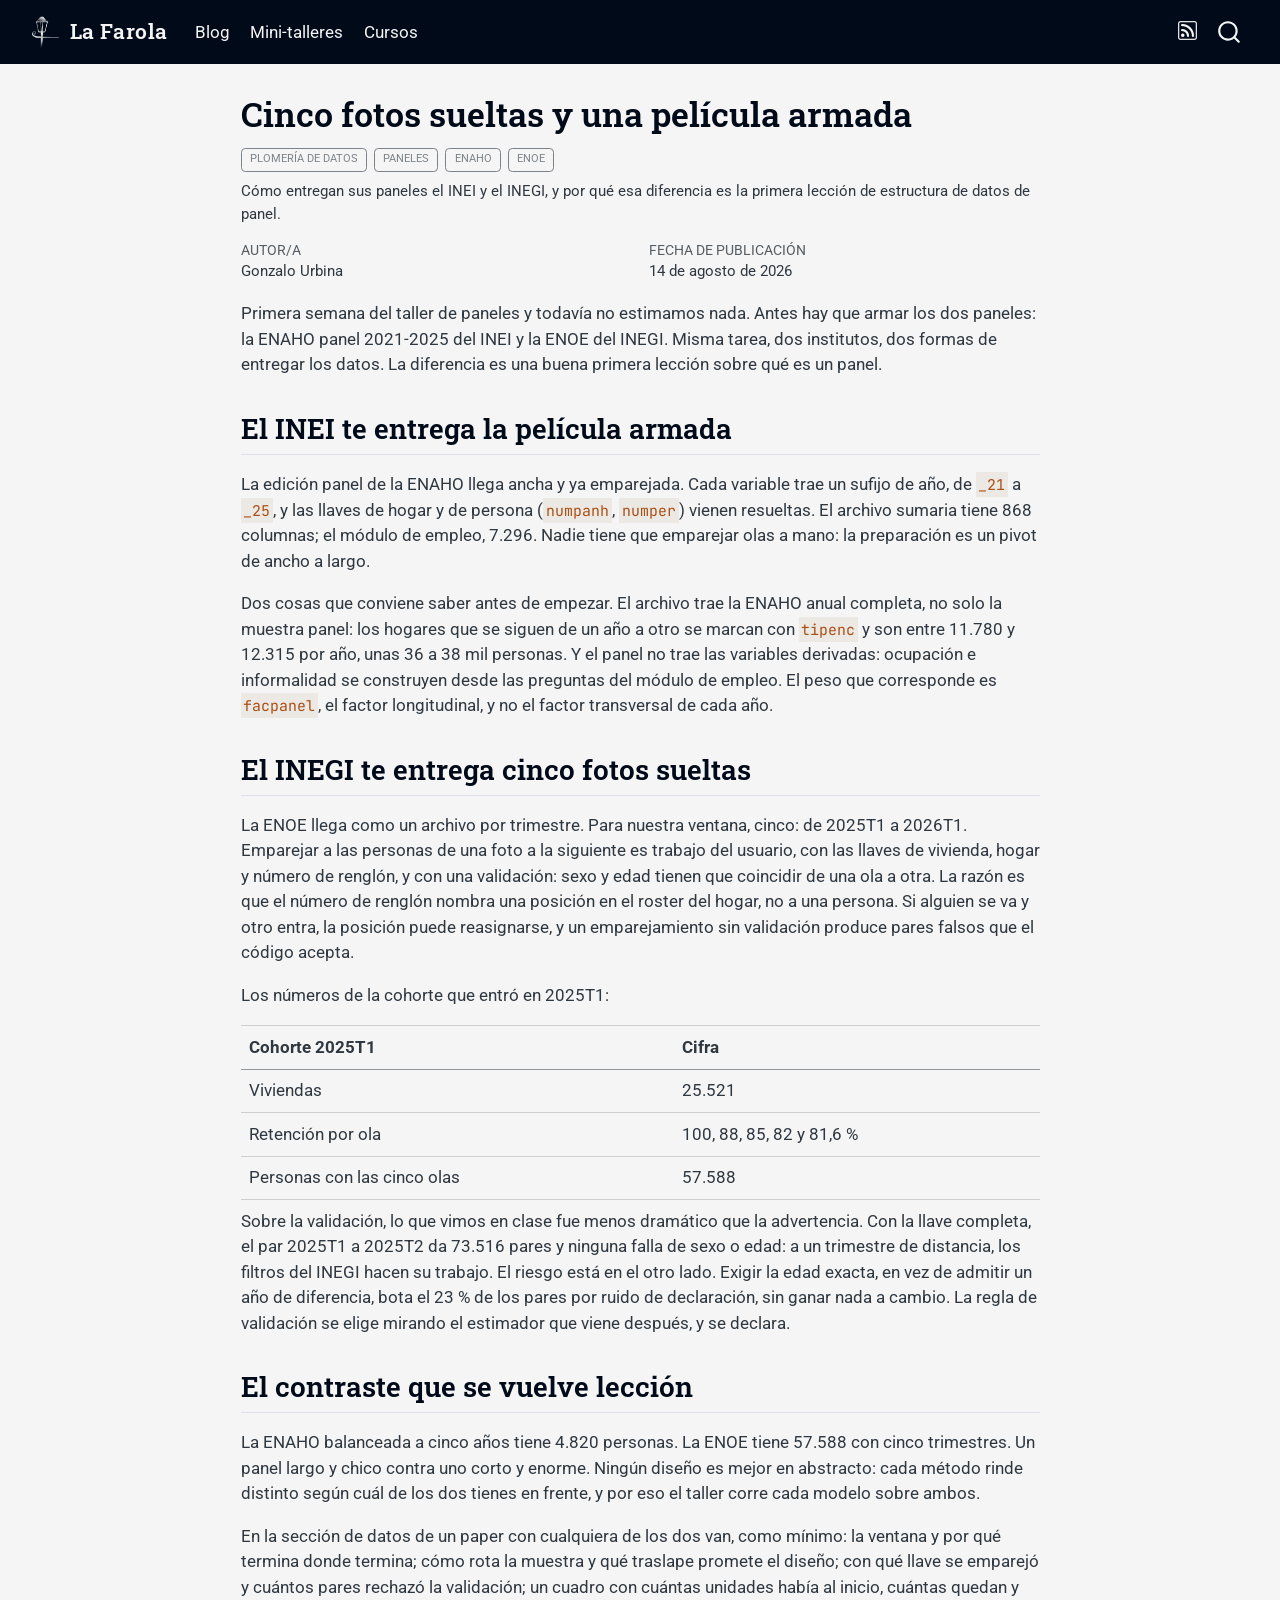
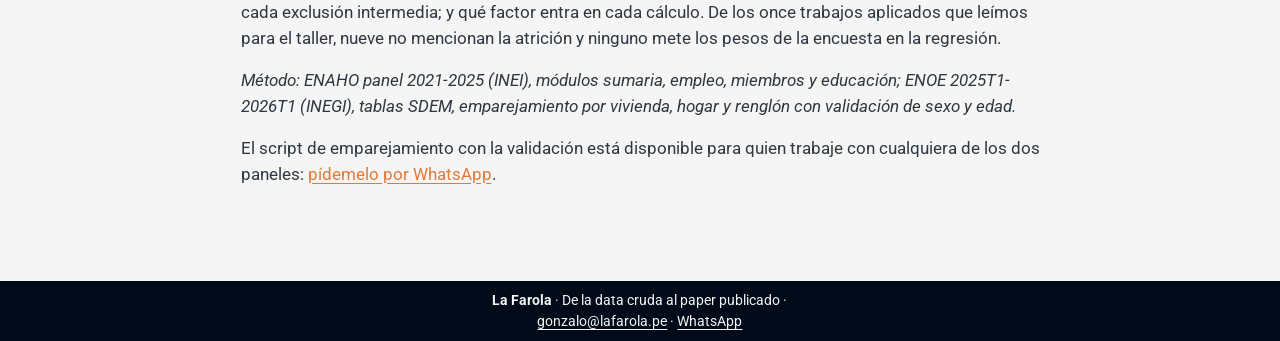
==== posts/2026-08-14-cinco-fotos-y-una-pelicula/index.html @ 0c267eae "Built site for gh-pages" ====
<!DOCTYPE html>
<html xmlns="http://www.w3.org/1999/xhtml" lang="es" xml:lang="es"><head>

<meta charset="utf-8">
<meta name="generator" content="quarto-1.10.18">

<meta name="viewport" content="width=device-width, initial-scale=1.0, user-scalable=yes">

<meta name="author" content="Gonzalo Urbina">
<meta name="description" content="Cómo entregan sus paneles el INEI y el INEGI, y por qué esa diferencia es la primera lección de estructura de datos de panel.">

<title>Cinco fotos sueltas y una película armada – La Farola</title>
<style>
/* Default styles provided by pandoc.
** See https://pandoc.org/MANUAL.html#variables-for-html for config info.
*/
span.smallcaps{font-variant: small-caps;}
div.columns{display: flex; gap: 1.5em;}
div.column{flex: auto;}
@media screen {
div.columns{gap: min(4vw, 1.5em);}
div.column{overflow-x: auto;}
}
div.hanging-indent{margin-left: 1.5em; text-indent: -1.5em;}
ul.task-list{list-style: none;}
ul.task-list li input[type="checkbox"] {
  width: 0.8em;
  margin: 0 0.8em 0.2em -1em; /* quarto-specific, see https://github.com/quarto-dev/quarto-cli/issues/4556 */ 
  vertical-align: middle;
}
</style>


<script src="../../site_libs/quarto-nav/quarto-nav.js"></script>
<script src="../../site_libs/quarto-nav/headroom.min.js"></script>
<script src="../../site_libs/clipboard/clipboard.min.js"></script>
<script src="../../site_libs/quarto-search/autocomplete.umd.js"></script>
<script src="../../site_libs/quarto-search/fuse.min.js"></script>
<script src="../../site_libs/quarto-search/quarto-search.js"></script>
<meta name="quarto:offset" content="../../">
<script src="../../site_libs/quarto-html/quarto.js" type="module"></script>
<script src="../../site_libs/quarto-html/tabsets/tabsets.js" type="module"></script>
<script src="../../site_libs/quarto-html/popper.min.js"></script>
<script src="../../site_libs/quarto-html/tippy.umd.min.js"></script>
<script src="../../site_libs/quarto-html/anchor.min.js"></script>
<link href="../../site_libs/quarto-html/tippy.css" rel="stylesheet">
<link href="../../site_libs/quarto-html/quarto-syntax-highlighting-6f4c31e05982fe9d7c1d5110dfef5365.css" rel="stylesheet" id="quarto-text-highlighting-styles">
<script src="../../site_libs/bootstrap/bootstrap.min.js"></script>
<link href="../../site_libs/bootstrap/bootstrap-icons.css" rel="stylesheet">
<link href="../../site_libs/bootstrap/bootstrap-c456732e0e49988bcb6397b7a2344455.min.css" rel="stylesheet" append-hash="true" id="quarto-bootstrap" data-mode="light">
<script id="quarto-search-options" type="application/json">{
  "location": "navbar",
  "copy-button": false,
  "collapse-after": 3,
  "panel-placement": "end",
  "type": "overlay",
  "limit": 50,
  "keyboard-shortcut": [
    "f",
    "/",
    "s"
  ],
  "show-item-context": false,
  "language": {
    "search-no-results-text": "No se han encontrado resultados",
    "search-matching-documents-text": "documentos encontrados",
    "search-copy-link-title": "Copiar el enlace en la búsqueda",
    "search-hide-matches-text": "Ocultar resultados adicionales",
    "search-more-match-text": "resultado adicional en este documento",
    "search-more-matches-text": "resultados adicionales en este documento",
    "search-clear-button-title": "Borrar",
    "search-text-placeholder": "",
    "search-detached-cancel-button-title": "Cancelar",
    "search-submit-button-title": "Enviar",
    "search-label": "Buscar"
  }
}</script>
<style>html{ scroll-behavior: smooth; }</style>
<!-- Meta Pixel Code -->
<script>
!function(f,b,e,v,n,t,s)
{if(f.fbq)return;n=f.fbq=function(){n.callMethod?
n.callMethod.apply(n,arguments):n.queue.push(arguments)};
if(!f._fbq)f._fbq=n;n.push=n;n.loaded=!0;n.version='2.0';
n.queue=[];t=b.createElement(e);t.async=!0;
t.src=v;s=b.getElementsByTagName(e)[0];
s.parentNode.insertBefore(t,s)}(window, document,'script',
'https://connect.facebook.net/en_US/fbevents.js');
fbq('init', '1322791560910541');
fbq('track', 'PageView');
</script>
<noscript></noscript></head><body class="nav-fixed fullcontent quarto-light"><img height="1" width="1" style="display:none" src="https://www.facebook.com/tr?id=1322791560910541&amp;ev=PageView&amp;noscript=1">
<!-- Lead al click de WhatsApp: primera señal de compra peruana para Meta -->
<script>
document.addEventListener('click', function (e) {
  var a = e.target && e.target.closest ? e.target.closest('a[href*="wa.me"]') : null;
  if (a && window.fbq) { fbq('track', 'Lead', {content_name: window.location.pathname}); }
});
</script>
<!-- End Meta Pixel Code -->






<div id="quarto-search-results"></div>
  <header id="quarto-header" class="headroom fixed-top">
    <nav class="navbar navbar-expand-lg " data-bs-theme="dark">
      <div class="navbar-container container-fluid">
      <div class="navbar-brand-container mx-auto">
    <a href="../../index.html" class="navbar-brand navbar-brand-logo">
    <img src="../../assets/farola_blanco_transparente.png" alt="La Farola" class="navbar-logo light-content">
    <img src="../../assets/farola_blanco_transparente.png" alt="La Farola" class="navbar-logo dark-content">
    </a>
    <a class="navbar-brand" href="../../index.html">
    <span class="navbar-title">La Farola</span>
    </a>
  </div>
            <div id="quarto-search" class="" title="Buscar"></div>
          <button class="navbar-toggler" type="button" data-bs-toggle="collapse" data-bs-target="#navbarCollapse" aria-controls="navbarCollapse" role="menu" aria-expanded="false" aria-label="Navegación de palanca" onclick="if (window.quartoToggleHeadroom) { window.quartoToggleHeadroom(); }">
  <span class="navbar-toggler-icon"></span>
</button>
          <div class="collapse navbar-collapse" id="navbarCollapse">
            <ul class="navbar-nav navbar-nav-scroll me-auto">
  <li class="nav-item">
    <a class="nav-link" href="../../blog.html"> 
<span class="menu-text">Blog</span></a>
  </li>  
  <li class="nav-item">
    <a class="nav-link" href="../../talleres/enut-2024.html"> 
<span class="menu-text">Mini-talleres</span></a>
  </li>  
  <li class="nav-item">
    <a class="nav-link" href="https://lafarola.thinkific.com"> 
<span class="menu-text">Cursos</span></a>
  </li>  
</ul>
            <ul class="navbar-nav navbar-nav-scroll ms-auto">
  <li class="nav-item compact">
    <a class="nav-link" href="../../blog.xml"> <i class="bi bi-rss" role="img" aria-label="RSS">
</i> 
<span class="menu-text"></span></a>
  </li>  
</ul>
          </div> <!-- /navcollapse -->
            <div class="quarto-navbar-tools">
</div>
      </div> <!-- /container-fluid -->
    </nav>
</header>
<!-- content -->
<div id="quarto-content" class="quarto-container page-columns page-rows-contents page-layout-article page-navbar">
<!-- sidebar -->
<!-- margin-sidebar -->
    
<!-- main -->
<main class="content" id="quarto-document-content">

<header id="title-block-header" class="quarto-title-block default">
<div class="quarto-title">
<h1 class="title">Cinco fotos sueltas y una película armada</h1>
  <div class="quarto-categories">
    <div class="quarto-category">Plomería de datos</div>
    <div class="quarto-category">paneles</div>
    <div class="quarto-category">ENAHO</div>
    <div class="quarto-category">ENOE</div>
  </div>
  </div>

<div>
  <div class="description">
    <p>Cómo entregan sus paneles el INEI y el INEGI, y por qué esa diferencia es la primera lección de estructura de datos de panel.</p>
  </div>
</div>


<div class="quarto-title-meta">

    <div>
    <div class="quarto-title-meta-heading">Autor/a</div>
    <div class="quarto-title-meta-contents">
             <p>Gonzalo Urbina </p>
          </div>
  </div>
    
    <div>
    <div class="quarto-title-meta-heading">Fecha de publicación</div>
    <div class="quarto-title-meta-contents">
      <p class="date">14 de agosto de 2026</p>
    </div>
  </div>
  
    
  </div>
  


</header>


<p>Primera semana del taller de paneles y todavía no estimamos nada. Antes hay que armar los dos paneles: la ENAHO panel 2021-2025 del INEI y la ENOE del INEGI. Misma tarea, dos institutos, dos formas de entregar los datos. La diferencia es una buena primera lección sobre qué es un panel.</p>
<section id="el-inei-te-entrega-la-película-armada" class="level2">
<h2 class="anchored" data-anchor-id="el-inei-te-entrega-la-película-armada">El INEI te entrega la película armada</h2>
<p>La edición panel de la ENAHO llega ancha y ya emparejada. Cada variable trae un sufijo de año, de <code>_21</code> a <code>_25</code>, y las llaves de hogar y de persona (<code>numpanh</code>, <code>numper</code>) vienen resueltas. El archivo sumaria tiene 868 columnas; el módulo de empleo, 7.296. Nadie tiene que emparejar olas a mano: la preparación es un pivot de ancho a largo.</p>
<p>Dos cosas que conviene saber antes de empezar. El archivo trae la ENAHO anual completa, no solo la muestra panel: los hogares que se siguen de un año a otro se marcan con <code>tipenc</code> y son entre 11.780 y 12.315 por año, unas 36 a 38 mil personas. Y el panel no trae las variables derivadas: ocupación e informalidad se construyen desde las preguntas del módulo de empleo. El peso que corresponde es <code>facpanel</code>, el factor longitudinal, y no el factor transversal de cada año.</p>
</section>
<section id="el-inegi-te-entrega-cinco-fotos-sueltas" class="level2">
<h2 class="anchored" data-anchor-id="el-inegi-te-entrega-cinco-fotos-sueltas">El INEGI te entrega cinco fotos sueltas</h2>
<p>La ENOE llega como un archivo por trimestre. Para nuestra ventana, cinco: de 2025T1 a 2026T1. Emparejar a las personas de una foto a la siguiente es trabajo del usuario, con las llaves de vivienda, hogar y número de renglón, y con una validación: sexo y edad tienen que coincidir de una ola a otra. La razón es que el número de renglón nombra una posición en el roster del hogar, no a una persona. Si alguien se va y otro entra, la posición puede reasignarse, y un emparejamiento sin validación produce pares falsos que el código acepta.</p>
<p>Los números de la cohorte que entró en 2025T1:</p>
<table class="caption-top table">
<thead>
<tr class="header">
<th>Cohorte 2025T1</th>
<th>Cifra</th>
</tr>
</thead>
<tbody>
<tr class="odd">
<td>Viviendas</td>
<td>25.521</td>
</tr>
<tr class="even">
<td>Retención por ola</td>
<td>100, 88, 85, 82 y 81,6 %</td>
</tr>
<tr class="odd">
<td>Personas con las cinco olas</td>
<td>57.588</td>
</tr>
</tbody>
</table>
<p>Sobre la validación, lo que vimos en clase fue menos dramático que la advertencia. Con la llave completa, el par 2025T1 a 2025T2 da 73.516 pares y ninguna falla de sexo o edad: a un trimestre de distancia, los filtros del INEGI hacen su trabajo. El riesgo está en el otro lado. Exigir la edad exacta, en vez de admitir un año de diferencia, bota el 23 % de los pares por ruido de declaración, sin ganar nada a cambio. La regla de validación se elige mirando el estimador que viene después, y se declara.</p>
</section>
<section id="el-contraste-que-se-vuelve-lección" class="level2">
<h2 class="anchored" data-anchor-id="el-contraste-que-se-vuelve-lección">El contraste que se vuelve lección</h2>
<p>La ENAHO balanceada a cinco años tiene 4.820 personas. La ENOE tiene 57.588 con cinco trimestres. Un panel largo y chico contra uno corto y enorme. Ningún diseño es mejor en abstracto: cada método rinde distinto según cuál de los dos tienes en frente, y por eso el taller corre cada modelo sobre ambos.</p>
<p>En la sección de datos de un paper con cualquiera de los dos van, como mínimo: la ventana y por qué termina donde termina; cómo rota la muestra y qué traslape promete el diseño; con qué llave se emparejó y cuántos pares rechazó la validación; un cuadro con cuántas unidades había al inicio, cuántas quedan y cada exclusión intermedia; y qué factor entra en cada cálculo. De los once trabajos aplicados que leímos para el taller, nueve no mencionan la atrición y ninguno mete los pesos de la encuesta en la regresión.</p>
<p><em>Método: ENAHO panel 2021-2025 (INEI), módulos sumaria, empleo, miembros y educación; ENOE 2025T1-2026T1 (INEGI), tablas SDEM, emparejamiento por vivienda, hogar y renglón con validación de sexo y edad.</em></p>
<p>El script de emparejamiento con la validación está disponible para quien trabaje con cualquiera de los dos paneles: <a href="https://wa.me/51971333867?text=Hola%20Gonzalo%2C%20vengo%20del%20blog%20y%20quiero%20el%20script%20de%20emparejamiento">pídemelo por WhatsApp</a>.</p>


</section>

</main> <!-- /main -->
<script id="quarto-html-after-body" type="application/javascript">
  window.document.addEventListener("DOMContentLoaded", function (event) {
    const icon = "";
    const anchorJS = new window.AnchorJS();
    anchorJS.options = {
      placement: 'right',
      icon: icon
    };
    anchorJS.add('.anchored');
    const isCodeAnnotation = (el) => {
      for (const clz of el.classList) {
        if (clz.startsWith('code-annotation-')) {                     
          return true;
        }
      }
      return false;
    }
    const onCopySuccess = function(e) {
      // button target
      const button = e.trigger;
      // don't keep focus
      button.blur();
      // flash "checked"
      button.classList.add('code-copy-button-checked');
      var currentTitle = button.getAttribute("title");
      button.setAttribute("title", "Copiado");
      let tooltip;
      if (window.bootstrap) {
        button.setAttribute("data-bs-toggle", "tooltip");
        button.setAttribute("data-bs-placement", "left");
        button.setAttribute("data-bs-title", "Copiado");
        tooltip = new bootstrap.Tooltip(button, 
          { trigger: "manual", 
            customClass: "code-copy-button-tooltip",
            offset: [0, -8]});
        tooltip.show();    
      }
      setTimeout(function() {
        if (tooltip) {
          tooltip.hide();
          button.removeAttribute("data-bs-title");
          button.removeAttribute("data-bs-toggle");
          button.removeAttribute("data-bs-placement");
        }
        button.setAttribute("title", currentTitle);
        button.classList.remove('code-copy-button-checked');
      }, 1000);
      // clear code selection
      e.clearSelection();
    }
    const getTextToCopy = function(trigger) {
      const outerScaffold = trigger.parentElement.cloneNode(true);
      const codeEl = outerScaffold.querySelector('code');
      for (const childEl of codeEl.children) {
        if (isCodeAnnotation(childEl)) {
          childEl.remove();
        }
      }
      return codeEl.innerText;
    }
    const clipboard = new window.ClipboardJS('.code-copy-button:not([data-in-quarto-modal])', {
      text: getTextToCopy
    });
    clipboard.on('success', onCopySuccess);
    if (window.document.getElementById('quarto-embedded-source-code-modal')) {
      const clipboardModal = new window.ClipboardJS('.code-copy-button[data-in-quarto-modal]', {
        text: getTextToCopy,
        container: window.document.getElementById('quarto-embedded-source-code-modal')
      });
      clipboardModal.on('success', onCopySuccess);
    }
      var localhostRegex = new RegExp(/^(?:http|https):\/\/localhost\:?[0-9]*\//);
      var mailtoRegex = new RegExp(/^mailto:/);
        var filterRegex = new RegExp("https:\/\/lafarola\.pe");
      var isInternal = (href) => {
          return filterRegex.test(href) || localhostRegex.test(href) || mailtoRegex.test(href);
      }
      // Inspect non-navigation links and adorn them if external
     var links = window.document.querySelectorAll('a[href]:not(.nav-link):not(.navbar-brand):not(.toc-action):not(.sidebar-link):not(.sidebar-item-toggle):not(.pagination-link):not(.no-external):not([aria-hidden]):not(.dropdown-item):not(.quarto-navigation-tool):not(.about-link)');
      for (var i=0; i<links.length; i++) {
        const link = links[i];
        if (!isInternal(link.href)) {
          // undo the damage that might have been done by quarto-nav.js in the case of
          // links that we want to consider external
          if (link.dataset.originalHref !== undefined) {
            link.href = link.dataset.originalHref;
          }
            // target, if specified
            link.setAttribute("target", "_blank");
            if (link.getAttribute("rel") === null) {
              link.setAttribute("rel", "noopener");
            }
        }
      }
    function tippyHover(el, contentFn, onTriggerFn, onUntriggerFn) {
      const config = {
        allowHTML: true,
        maxWidth: 500,
        delay: 100,
        arrow: false,
        appendTo: function(el) {
            return el.parentElement;
        },
        interactive: true,
        interactiveBorder: 10,
        theme: 'quarto',
        placement: 'bottom-start',
      };
      if (contentFn) {
        config.content = contentFn;
      }
      if (onTriggerFn) {
        config.onTrigger = onTriggerFn;
      }
      if (onUntriggerFn) {
        config.onUntrigger = onUntriggerFn;
      }
      window.tippy(el, config); 
    }
    const noterefs = window.document.querySelectorAll('a[role="doc-noteref"]');
    for (var i=0; i<noterefs.length; i++) {
      const ref = noterefs[i];
      tippyHover(ref, function() {
        // use id or data attribute instead here
        let href = ref.getAttribute('data-footnote-href') || ref.getAttribute('href');
        try { href = new URL(href).hash; } catch {}
        const id = href.replace(/^#\/?/, "");
        const note = window.document.getElementById(id);
        if (note) {
          return note.innerHTML;
        } else {
          return "";
        }
      });
    }
    const xrefs = window.document.querySelectorAll('a.quarto-xref');
    const processXRef = (id, note) => {
      // Strip column container classes
      const stripColumnClz = (el) => {
        el.classList.remove("page-full", "page-columns");
        if (el.children) {
          for (const child of el.children) {
            stripColumnClz(child);
          }
        }
      }
      stripColumnClz(note)
      if (id === null || id.startsWith('sec-')) {
        // Special case sections, only their first couple elements
        const container = document.createElement("div");
        if (note.children && note.children.length > 2) {
          container.appendChild(note.children[0].cloneNode(true));
          for (let i = 1; i < note.children.length; i++) {
            const child = note.children[i];
            if (child.tagName === "P" && child.innerText === "") {
              continue;
            } else {
              container.appendChild(child.cloneNode(true));
              break;
            }
          }
          if (window.Quarto?.typesetMath) {
            window.Quarto.typesetMath(container);
          }
          return container.innerHTML
        } else {
          if (window.Quarto?.typesetMath) {
            window.Quarto.typesetMath(note);
          }
          return note.innerHTML;
        }
      } else {
        // Remove any anchor links if they are present
        const anchorLink = note.querySelector('a.anchorjs-link');
        if (anchorLink) {
          anchorLink.remove();
        }
        if (window.Quarto?.typesetMath) {
          window.Quarto.typesetMath(note);
        }
        if (note.classList.contains("callout")) {
          return note.outerHTML;
        } else {
          return note.innerHTML;
        }
      }
    }
    for (var i=0; i<xrefs.length; i++) {
      const xref = xrefs[i];
      tippyHover(xref, undefined, function(instance) {
        instance.disable();
        let url = xref.getAttribute('href');
        let hash = undefined; 
        if (url.startsWith('#')) {
          hash = url;
        } else {
          try { hash = new URL(url).hash; } catch {}
        }
        if (hash) {
          const id = hash.replace(/^#\/?/, "");
          const note = window.document.getElementById(id);
          if (note !== null) {
            try {
              const html = processXRef(id, note.cloneNode(true));
              instance.setContent(html);
            } finally {
              instance.enable();
              instance.show();
            }
          } else {
            // See if we can fetch this
            fetch(url.split('#')[0])
            .then(res => res.text())
            .then(html => {
              const parser = new DOMParser();
              const htmlDoc = parser.parseFromString(html, "text/html");
              const note = htmlDoc.getElementById(id);
              if (note !== null) {
                const html = processXRef(id, note);
                instance.setContent(html);
              } 
            }).finally(() => {
              instance.enable();
              instance.show();
            });
          }
        } else {
          // See if we can fetch a full url (with no hash to target)
          // This is a special case and we should probably do some content thinning / targeting
          fetch(url)
          .then(res => res.text())
          .then(html => {
            const parser = new DOMParser();
            const htmlDoc = parser.parseFromString(html, "text/html");
            const note = htmlDoc.querySelector('main.content');
            if (note !== null) {
              // This should only happen for chapter cross references
              // (since there is no id in the URL)
              // remove the first header
              if (note.children.length > 0 && note.children[0].tagName === "HEADER") {
                note.children[0].remove();
              }
              const html = processXRef(null, note);
              instance.setContent(html);
            } 
          }).finally(() => {
            instance.enable();
            instance.show();
          });
        }
      }, function(instance) {
      });
    }
        let selectedAnnoteEl;
        const selectorForAnnotation = ( cell, annotation) => {
          let cellAttr = 'data-code-cell="' + cell + '"';
          let lineAttr = 'data-code-annotation="' +  annotation + '"';
          const selector = 'span[' + cellAttr + '][' + lineAttr + ']';
          return selector;
        }
        const selectCodeLines = (annoteEl) => {
          const doc = window.document;
          const targetCell = annoteEl.getAttribute("data-target-cell");
          const targetAnnotation = annoteEl.getAttribute("data-target-annotation");
          const annoteSpan = window.document.querySelector(selectorForAnnotation(targetCell, targetAnnotation));
          const lines = annoteSpan.getAttribute("data-code-lines").split(",");
          const lineIds = lines.map((line) => {
            return targetCell + "-" + line;
          })
          let top = null;
          let height = null;
          let parent = null;
          if (lineIds.length > 0) {
              //compute the position of the single el (top and bottom and make a div)
              const el = window.document.getElementById(lineIds[0]);
              top = el.offsetTop;
              height = el.offsetHeight;
              parent = el.parentElement.parentElement;
            if (lineIds.length > 1) {
              const lastEl = window.document.getElementById(lineIds[lineIds.length - 1]);
              const bottom = lastEl.offsetTop + lastEl.offsetHeight;
              height = bottom - top;
            }
            if (top !== null && height !== null && parent !== null) {
              // cook up a div (if necessary) and position it 
              let div = window.document.getElementById("code-annotation-line-highlight");
              if (div === null) {
                div = window.document.createElement("div");
                div.setAttribute("id", "code-annotation-line-highlight");
                div.style.position = 'absolute';
                parent.appendChild(div);
              }
              div.style.top = top - 2 + "px";
              div.style.height = height + 4 + "px";
              div.style.left = 0;
              let gutterDiv = window.document.getElementById("code-annotation-line-highlight-gutter");
              if (gutterDiv === null) {
                gutterDiv = window.document.createElement("div");
                gutterDiv.setAttribute("id", "code-annotation-line-highlight-gutter");
                gutterDiv.style.position = 'absolute';
                const codeCell = window.document.getElementById(targetCell);
                const gutter = codeCell.querySelector('.code-annotation-gutter');
                gutter.appendChild(gutterDiv);
              }
              gutterDiv.style.top = top - 2 + "px";
              gutterDiv.style.height = height + 4 + "px";
            }
            selectedAnnoteEl = annoteEl;
          }
        };
        const unselectCodeLines = () => {
          const elementsIds = ["code-annotation-line-highlight", "code-annotation-line-highlight-gutter"];
          elementsIds.forEach((elId) => {
            const div = window.document.getElementById(elId);
            if (div) {
              div.remove();
            }
          });
          selectedAnnoteEl = undefined;
        };
          // Handle positioning of the toggle
      window.addEventListener(
        "resize",
        throttle(() => {
          elRect = undefined;
          if (selectedAnnoteEl) {
            selectCodeLines(selectedAnnoteEl);
          }
        }, 10)
      );
      function throttle(fn, ms) {
      let throttle = false;
      let timer;
        return (...args) => {
          if(!throttle) { // first call gets through
              fn.apply(this, args);
              throttle = true;
          } else { // all the others get throttled
              if(timer) clearTimeout(timer); // cancel #2
              timer = setTimeout(() => {
                fn.apply(this, args);
                timer = throttle = false;
              }, ms);
          }
        };
      }
        // Attach click handler to the DT
        const annoteDls = window.document.querySelectorAll('dt[data-target-cell]');
        for (const annoteDlNode of annoteDls) {
          annoteDlNode.addEventListener('click', (event) => {
            const clickedEl = event.target;
            if (clickedEl !== selectedAnnoteEl) {
              unselectCodeLines();
              const activeEl = window.document.querySelector('dt[data-target-cell].code-annotation-active');
              if (activeEl) {
                activeEl.classList.remove('code-annotation-active');
              }
              selectCodeLines(clickedEl);
              clickedEl.classList.add('code-annotation-active');
            } else {
              // Unselect the line
              unselectCodeLines();
              clickedEl.classList.remove('code-annotation-active');
            }
          });
        }
    const findCites = (el) => {
      const parentEl = el.parentElement;
      if (parentEl) {
        const cites = parentEl.dataset.cites;
        if (cites) {
          return {
            el,
            cites: cites.split(' ')
          };
        } else {
          return findCites(el.parentElement)
        }
      } else {
        return undefined;
      }
    };
    var bibliorefs = window.document.querySelectorAll('a[role="doc-biblioref"]');
    for (var i=0; i<bibliorefs.length; i++) {
      const ref = bibliorefs[i];
      const citeInfo = findCites(ref);
      if (citeInfo) {
        tippyHover(citeInfo.el, function() {
          var popup = window.document.createElement('div');
          citeInfo.cites.forEach(function(cite) {
            var citeDiv = window.document.createElement('div');
            citeDiv.classList.add('hanging-indent');
            citeDiv.classList.add('csl-entry');
            var biblioDiv = window.document.getElementById('ref-' + cite);
            if (biblioDiv) {
              citeDiv.innerHTML = biblioDiv.innerHTML;
            }
            popup.appendChild(citeDiv);
          });
          return popup.innerHTML;
        });
      }
    }
  });
  </script>
</div> <!-- /content -->
<footer class="footer">
  <div class="nav-footer">
    <div class="nav-footer-left">
      &nbsp;
    </div>   
    <div class="nav-footer-center">
<p><strong>La Farola</strong> · De la data cruda al paper publicado · <a href="mailto:gonzalo@lafarola.pe">gonzalo@lafarola.pe</a> · <a href="https://wa.me/51971333867">WhatsApp</a></p>
</div>
    <div class="nav-footer-right">
      &nbsp;
    </div>
  </div>
</footer>




<script src="../../site_libs/quarto-html/zenscroll-min.js"></script>
</body></html>
---- site_libs/quarto-html/tippy.css ----
.tippy-box[data-animation=fade][data-state=hidden]{opacity:0}[data-tippy-root]{max-width:calc(100vw - 10px)}.tippy-box{position:relative;background-color:#333;color:#fff;border-radius:4px;font-size:14px;line-height:1.4;white-space:normal;outline:0;transition-property:transform,visibility,opacity}.tippy-box[data-placement^=top]>.tippy-arrow{bottom:0}.tippy-box[data-placement^=top]>.tippy-arrow:before{bottom:-7px;left:0;border-width:8px 8px 0;border-top-color:initial;transform-origin:center top}.tippy-box[data-placement^=bottom]>.tippy-arrow{top:0}.tippy-box[data-placement^=bottom]>.tippy-arrow:before{top:-7px;left:0;border-width:0 8px 8px;border-bottom-color:initial;transform-origin:center bottom}.tippy-box[data-placement^=left]>.tippy-arrow{right:0}.tippy-box[data-placement^=left]>.tippy-arrow:before{border-width:8px 0 8px 8px;border-left-color:initial;right:-7px;transform-origin:center left}.tippy-box[data-placement^=right]>.tippy-arrow{left:0}.tippy-box[data-placement^=right]>.tippy-arrow:before{left:-7px;border-width:8px 8px 8px 0;border-right-color:initial;transform-origin:center right}.tippy-box[data-inertia][data-state=visible]{transition-timing-function:cubic-bezier(.54,1.5,.38,1.11)}.tippy-arrow{width:16px;height:16px;color:#333}.tippy-arrow:before{content:"";position:absolute;border-color:transparent;border-style:solid}.tippy-content{position:relative;padding:5px 9px;z-index:1}
---- site_libs/quarto-html/quarto-syntax-highlighting-6f4c31e05982fe9d7c1d5110dfef5365.css ----
/* quarto syntax highlight colors */
:root {
  --quarto-hl-ot-color: #003B4F;
  --quarto-hl-at-color: #657422;
  --quarto-hl-ss-color: #20794D;
  --quarto-hl-an-color: #5E5E5E;
  --quarto-hl-fu-color: #4758AB;
  --quarto-hl-st-color: #20794D;
  --quarto-hl-cf-color: #003B4F;
  --quarto-hl-op-color: #5E5E5E;
  --quarto-hl-er-color: #AD0000;
  --quarto-hl-bn-color: #AD0000;
  --quarto-hl-al-color: #AD0000;
  --quarto-hl-va-color: #111111;
  --quarto-hl-bu-color: inherit;
  --quarto-hl-ex-color: inherit;
  --quarto-hl-pp-color: #AD0000;
  --quarto-hl-in-color: #5E5E5E;
  --quarto-hl-vs-color: #20794D;
  --quarto-hl-wa-color: #5E5E5E;
  --quarto-hl-do-color: #5E5E5E;
  --quarto-hl-im-color: #00769E;
  --quarto-hl-ch-color: #20794D;
  --quarto-hl-dt-color: #AD0000;
  --quarto-hl-fl-color: #AD0000;
  --quarto-hl-co-color: #5E5E5E;
  --quarto-hl-cv-color: #5E5E5E;
  --quarto-hl-cn-color: #8f5902;
  --quarto-hl-sc-color: #5E5E5E;
  --quarto-hl-dv-color: #AD0000;
  --quarto-hl-kw-color: #003B4F;
}

/* other quarto variables */
:root {
  --quarto-font-monospace: "JetBrains Mono", Consolas, monospace;
}

/* syntax highlight based on Pandoc's rules */
pre > code.sourceCode > span {
  color: #003B4F;
}

code.sourceCode > span {
  color: #003B4F;
}

div.sourceCode,
div.sourceCode pre.sourceCode {
  color: #003B4F;
}

/* Normal */
code span {
  color: #003B4F;
}

/* Alert */
code span.al {
  color: #AD0000;
  font-style: inherit;
}

/* Annotation */
code span.an {
  color: #5E5E5E;
  font-style: inherit;
}

/* Attribute */
code span.at {
  color: #657422;
  font-style: inherit;
}

/* BaseN */
code span.bn {
  color: #AD0000;
  font-style: inherit;
}

/* BuiltIn */
code span.bu {
  font-style: inherit;
}

/* ControlFlow */
code span.cf {
  color: #003B4F;
  font-weight: bold;
  font-style: inherit;
}

/* Char */
code span.ch {
  color: #20794D;
  font-style: inherit;
}

/* Constant */
code span.cn {
  color: #8f5902;
  font-style: inherit;
}

/* Comment */
code span.co {
  color: #5E5E5E;
  font-style: inherit;
}

/* CommentVar */
code span.cv {
  color: #5E5E5E;
  font-style: italic;
}

/* Documentation */
code span.do {
  color: #5E5E5E;
  font-style: italic;
}

/* DataType */
code span.dt {
  color: #AD0000;
  font-style: inherit;
}

/* DecVal */
code span.dv {
  color: #AD0000;
  font-style: inherit;
}

/* Error */
code span.er {
  color: #AD0000;
  font-style: inherit;
}

/* Extension */
code span.ex {
  font-style: inherit;
}

/* Float */
code span.fl {
  color: #AD0000;
  font-style: inherit;
}

/* Function */
code span.fu {
  color: #4758AB;
  font-style: inherit;
}

/* Import */
code span.im {
  color: #00769E;
  font-style: inherit;
}

/* Information */
code span.in {
  color: #5E5E5E;
  font-style: inherit;
}

/* Keyword */
code span.kw {
  color: #003B4F;
  font-weight: bold;
  font-style: inherit;
}

/* Operator */
code span.op {
  color: #5E5E5E;
  font-style: inherit;
}

/* Other */
code span.ot {
  color: #003B4F;
  font-style: inherit;
}

/* Preprocessor */
code span.pp {
  color: #AD0000;
  font-style: inherit;
}

/* SpecialChar */
code span.sc {
  color: #5E5E5E;
  font-style: inherit;
}

/* SpecialString */
code span.ss {
  color: #20794D;
  font-style: inherit;
}

/* String */
code span.st {
  color: #20794D;
  font-style: inherit;
}

/* Variable */
code span.va {
  color: #111111;
  font-style: inherit;
}

/* VerbatimString */
code span.vs {
  color: #20794D;
  font-style: inherit;
}

/* Warning */
code span.wa {
  color: #5E5E5E;
  font-style: italic;
}

.prevent-inlining {
  content: "</";
}

/*# sourceMappingURL=8c0d8aeabcf9d33ed74bbfe2472cb0c4.css.map */
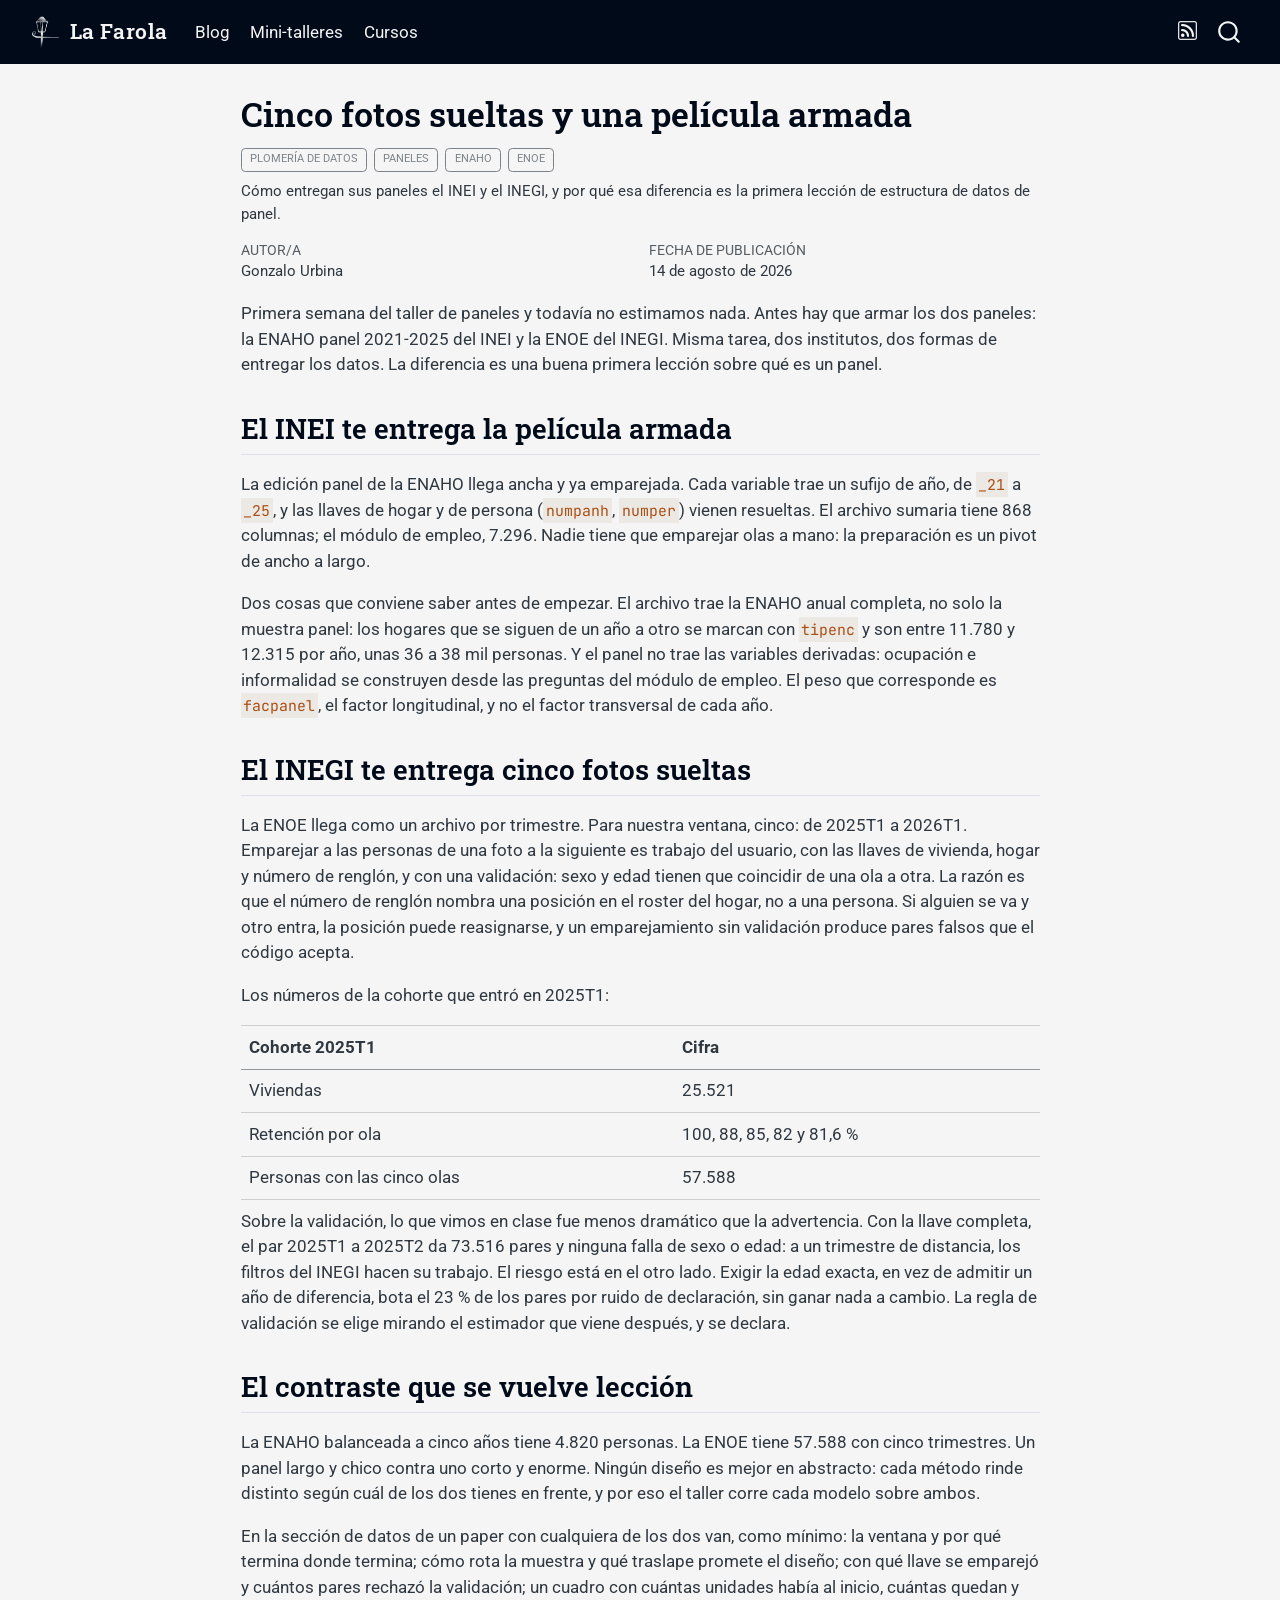
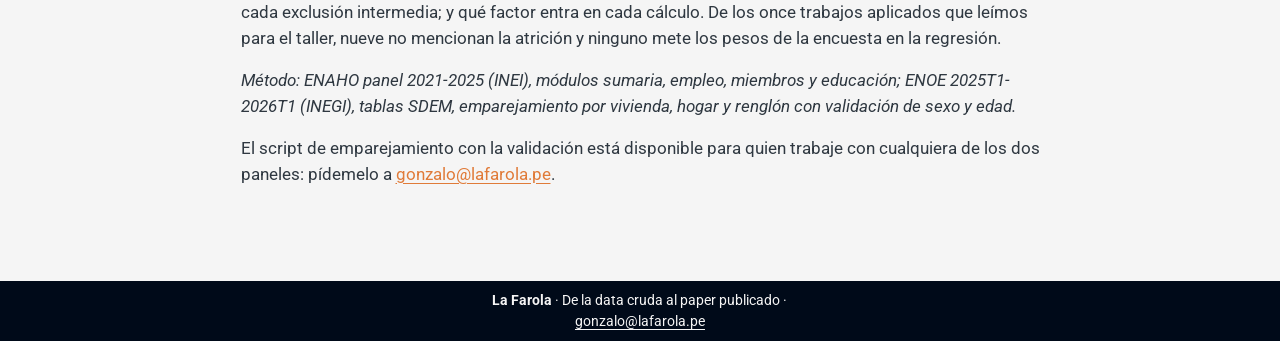
==== commit b2a61384: "Built site for gh-pages" ====
--- a/posts/2026-08-14-cinco-fotos-y-una-pelicula/index.html
+++ b/posts/2026-08-14-cinco-fotos-y-una-pelicula/index.html
@@ -90,10 +90,10 @@
 fbq('track', 'PageView');
 </script>
 <noscript></noscript></head><body class="nav-fixed fullcontent quarto-light"><img height="1" width="1" style="display:none" src="https://www.facebook.com/tr?id=1322791560910541&amp;ev=PageView&amp;noscript=1">
-<!-- Lead al click de WhatsApp: primera señal de compra peruana para Meta -->
+<!-- Lead al click de contacto (correo o WhatsApp): primera señal de compra para Meta -->
 <script>
 document.addEventListener('click', function (e) {
-  var a = e.target && e.target.closest ? e.target.closest('a[href*="wa.me"]') : null;
+  var a = e.target && e.target.closest ? e.target.closest('a[href^="mailto:"], a[href*="wa.me"]') : null;
   if (a && window.fbq) { fbq('track', 'Lead', {content_name: window.location.pathname}); }
 });
 </script>
@@ -238,7 +238,7 @@
 <p>La ENAHO balanceada a cinco años tiene 4.820 personas. La ENOE tiene 57.588 con cinco trimestres. Un panel largo y chico contra uno corto y enorme. Ningún diseño es mejor en abstracto: cada método rinde distinto según cuál de los dos tienes en frente, y por eso el taller corre cada modelo sobre ambos.</p>
 <p>En la sección de datos de un paper con cualquiera de los dos van, como mínimo: la ventana y por qué termina donde termina; cómo rota la muestra y qué traslape promete el diseño; con qué llave se emparejó y cuántos pares rechazó la validación; un cuadro con cuántas unidades había al inicio, cuántas quedan y cada exclusión intermedia; y qué factor entra en cada cálculo. De los once trabajos aplicados que leímos para el taller, nueve no mencionan la atrición y ninguno mete los pesos de la encuesta en la regresión.</p>
 <p><em>Método: ENAHO panel 2021-2025 (INEI), módulos sumaria, empleo, miembros y educación; ENOE 2025T1-2026T1 (INEGI), tablas SDEM, emparejamiento por vivienda, hogar y renglón con validación de sexo y edad.</em></p>
-<p>El script de emparejamiento con la validación está disponible para quien trabaje con cualquiera de los dos paneles: <a href="https://wa.me/51971333867?text=Hola%20Gonzalo%2C%20vengo%20del%20blog%20y%20quiero%20el%20script%20de%20emparejamiento">pídemelo por WhatsApp</a>.</p>
+<p>El script de emparejamiento con la validación está disponible para quien trabaje con cualquiera de los dos paneles: pídemelo a <a href="mailto:gonzalo@lafarola.pe">gonzalo@lafarola.pe</a>.</p>
 
 
 </section>
@@ -656,7 +656,7 @@
       &nbsp;
     </div>   
     <div class="nav-footer-center">
-<p><strong>La Farola</strong> · De la data cruda al paper publicado · <a href="mailto:gonzalo@lafarola.pe">gonzalo@lafarola.pe</a> · <a href="https://wa.me/51971333867">WhatsApp</a></p>
+<p><strong>La Farola</strong> · De la data cruda al paper publicado · <a href="mailto:gonzalo@lafarola.pe">gonzalo@lafarola.pe</a></p>
 </div>
     <div class="nav-footer-right">
       &nbsp;
